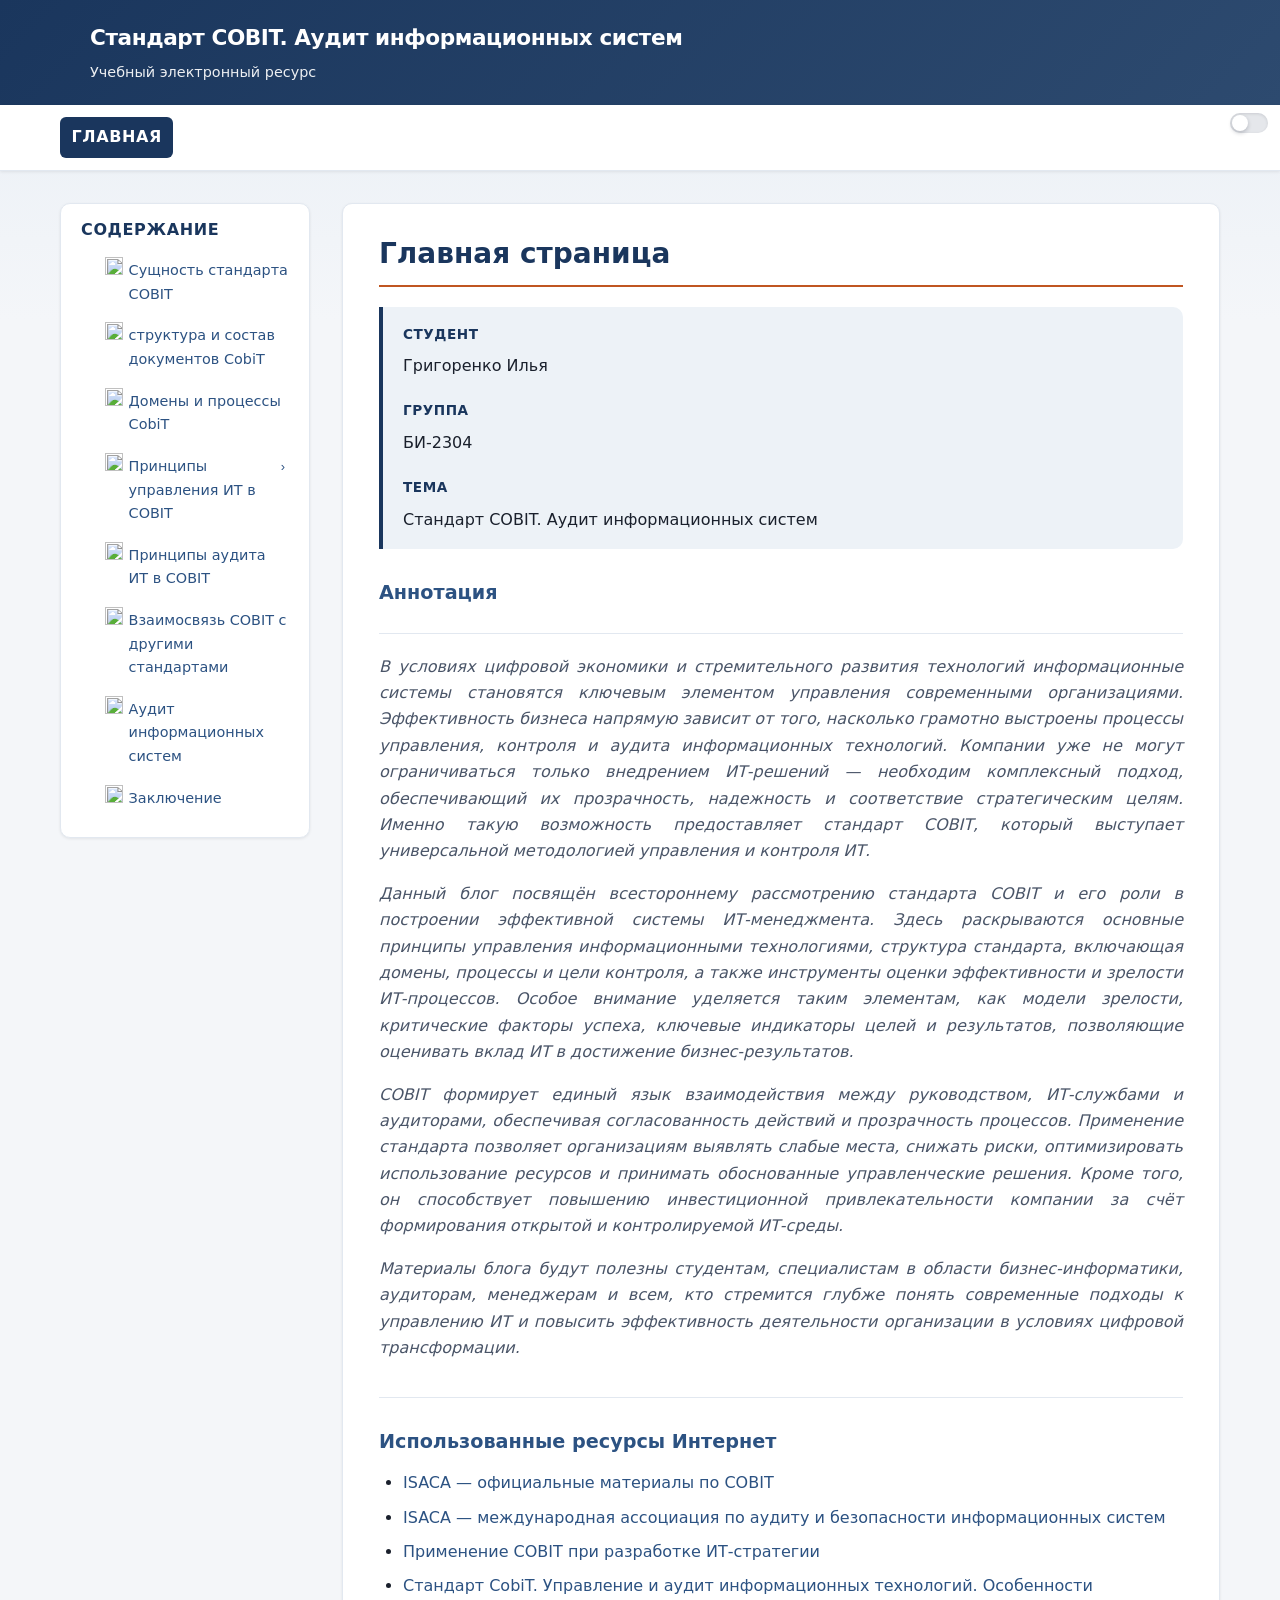
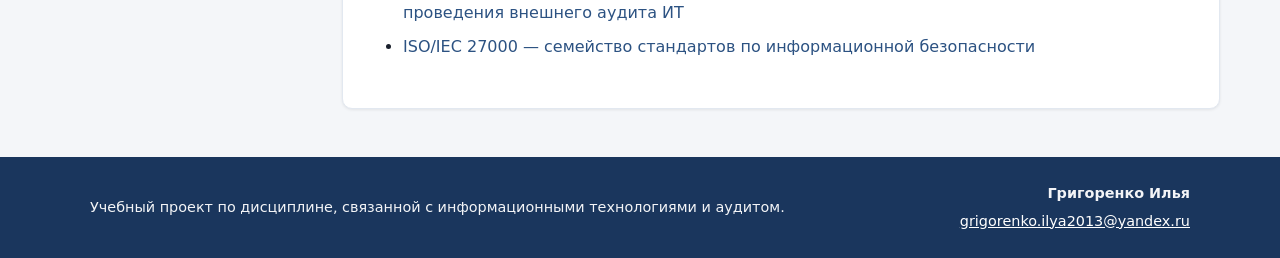
==== index.html @ ab89bf5d "Add files via upload" ====
<!DOCTYPE html>
<html lang="ru">
<head>
  <meta charset="utf-8">
  <meta name="viewport" content="width=device-width, initial-scale=1">
  <title>Стандарт COBIT. Аудит информационных систем</title>
  <meta name="description" content="Учебный сайт: стандарт COBIT, аудит информационных систем.">
  <link rel="stylesheet" href="style.css">
</head>
<body>
  <header class="site-header">
    <div class="site-header__inner">
      <h1 class="site-title">Стандарт COBIT. Аудит информационных систем</h1>
      <p class="site-subtitle">Учебный электронный ресурс</p>
    </div>
  </header>

  <nav class="nav-main" aria-label="Основная навигация">
    <ul class="nav-main__list nav-main__list--single">
      <li class="nav-home"><a href="index.html" aria-current="page">Главная</a></li>
    </ul>
    <div class="theme-toggle-wrap">
      <button class="theme-toggle" type="button" role="switch" data-theme-toggle aria-checked="false" aria-label="Переключить тему">
        <span class="visually-hidden">Переключение темы</span>
      </button>
    </div>
  </nav>

  <main class="main-content">
    <aside class="sidebar" aria-label="Содержание">
      <nav class="toc" aria-label="Содержание разделов">
        <h2>Содержание</h2>
        <ol>
          <li><img src="images/1.png" alt=""> <a href="page1.html">Сущность стандарта COBIT</a></li>
          <li><img src="images/2.png" alt=""> <a href="page2.html">структура и состав документов CobiT</a></li>
          <li><img src="images/3.png" alt=""> <a href="page3.html">Домены и процессы CobiT</a></li>
          <li class="toc-parent">
            <img src="images/4.png" alt="">
            <a href="page4.html">Принципы управления ИТ в COBIT</a>
            <button class="toc-toggle" aria-label="Развернуть подменю">›</button>
            <ol class="toc-submenu">
              <li><img src="images/5.png" alt=""> <a href="page5.html">Модели зрелости</a></li>
              <li><img src="images/6.png" alt=""> <a href="page6.html">Критические факторы успеха и ключевые показатели</a></li>
            </ol>
          </li>
          <li><img src="images/7.png" alt=""> <a href="page7.html">Принципы аудита ИТ в COBIT</a></li>
          <li><img src="images/8.png" alt=""> <a href="page8.html">Взаимосвязь COBIT с другими стандартами</a></li>
          <li><img src="images/9.png" alt=""> <a href="page9.html">Аудит информационных систем</a></li>
          <li><img src="images/10.png" alt=""> <a href="page10.html">Заключение</a></li>
        </ol>
      </nav>
    </aside>
    <article class="article-block">
      <h1>Главная страница</h1>
      <div class="meta-card">
        <dl>
          <dt>Студент</dt>
          <dd>Григоренко Илья</dd>
          <dt>Группа</dt>
          <dd>БИ-2304</dd>
          <dt>Тема</dt>
          <dd>Стандарт COBIT. Аудит информационных систем</dd>
        </dl>
      </div>
      <h2>Аннотация</h2>
      <div class="abstract">
        <p>В условиях цифровой экономики и стремительного развития технологий информационные системы становятся ключевым элементом управления современными организациями. Эффективность бизнеса напрямую зависит от того, насколько грамотно выстроены процессы управления, контроля и аудита информационных технологий. Компании уже не могут ограничиваться только внедрением ИТ-решений — необходим комплексный подход, обеспечивающий их прозрачность, надежность и соответствие стратегическим целям. Именно такую возможность предоставляет стандарт COBIT, который выступает универсальной методологией управления и контроля ИТ.</p>
        <p>Данный блог посвящён всестороннему рассмотрению стандарта COBIT и его роли в построении эффективной системы ИТ-менеджмента. Здесь раскрываются основные принципы управления информационными технологиями, структура стандарта, включающая домены, процессы и цели контроля, а также инструменты оценки эффективности и зрелости ИТ-процессов. Особое внимание уделяется таким элементам, как модели зрелости, критические факторы успеха, ключевые индикаторы целей и результатов, позволяющие оценивать вклад ИТ в достижение бизнес-результатов.</p>
        <p>COBIT формирует единый язык взаимодействия между руководством, ИТ-службами и аудиторами, обеспечивая согласованность действий и прозрачность процессов. Применение стандарта позволяет организациям выявлять слабые места, снижать риски, оптимизировать использование ресурсов и принимать обоснованные управленческие решения. Кроме того, он способствует повышению инвестиционной привлекательности компании за счёт формирования открытой и контролируемой ИТ-среды.</p>
        <p>Материалы блога будут полезны студентам, специалистам в области бизнес-информатики, аудиторам, менеджерам и всем, кто стремится глубже понять современные подходы к управлению ИТ и повысить эффективность деятельности организации в условиях цифровой трансформации.</p>
      </div>
      <h2>Использованные ресурсы Интернет</h2>
      <div class="resources">
        <ul>
          <li><a href="https://www.isaca.org/resources/cobit" rel="noopener noreferrer">ISACA — официальные материалы по COBIT</a></li>
          <li><a href="https://www.isaca.org/" rel="noopener noreferrer">ISACA — международная ассоциация по аудиту и безопасности информационных систем</a></li>
          <li><a href="https://habr.com/ru/articles/501222/" rel="noopener noreferrer">Применение COBIT при разработке ИТ-стратегии</a></li>
          <li><a href="https://www.jetinfo.ru/standart-cobit-upravlenie-i-audit-informaczionnyh-tehnologij-osobennosti-provedeniya-vneshnego-audita-it/" rel="noopener noreferrer">Стандарт CobiT. Управление и аудит информационных технологий. Особенности проведения внешнего аудита ИТ</a></li>
          <li><a href="https://www.iso.org/standard/isoiec-27000-family" rel="noopener noreferrer">ISO/IEC 27000 — семейство стандартов по информационной безопасности</a></li>
        </ul>
      </div>
    </article>
  </main>
  <footer class="site-footer">
    <div class="site-footer__inner">
      <p>Учебный проект по дисциплине, связанной с информационными технологиями и аудитом.</p>
      <div class="author-badge">
        <strong>Григоренко Илья</strong>
        <a href="mailto:grigorenko.ilya2013@yandex.ru">grigorenko.ilya2013@yandex.ru</a>
      </div>
    </div>
  </footer>
  <script src="script.js"></script>
</body>
</html>
---- style.css ----
/* Учебный сайт: COBIT — общие стили */

*,
*::before,
*::after {
  box-sizing: border-box;
}

:root {
  --color-bg: #f4f6f9;
  --color-surface: #ffffff;
  --color-primary: #1a365d;
  --color-primary-light: #2c5282;
  --color-accent: #c05621;
  --color-accent-hover: #9c4221;
  --color-text: #1a202c;
  --color-text-muted: #4a5568;
  --color-border: #e2e8f0;
  --font-sans: "Segoe UI", system-ui, -apple-system, sans-serif;
  --shadow: 0 1px 3px rgba(0, 0, 0, 0.08);
  --shadow-lg: 0 10px 40px rgba(26, 54, 93, 0.12);
  --radius: 10px;
  --max-width: 900px;
}

body[data-theme="dark"] {
  --color-bg: #0f172a;
  --color-surface: #111827;
  --color-primary: #1d4ed8;
  --color-primary-light: #93c5fd;
  --color-accent: #f59e0b;
  --color-accent-hover: #fbbf24;
  --color-text: #e5e7eb;
  --color-text-muted: #cbd5e1;
  --color-border: #334155;
  --shadow: 0 1px 3px rgba(0, 0, 0, 0.35);
  --shadow-lg: 0 10px 40px rgba(0, 0, 0, 0.5);
}

html {
  font-size: 100%;
  scroll-behavior: smooth;
}

body {
  margin: 0;
  min-height: 100vh;
  font-family: var(--font-sans);
  font-size: 1rem;
  line-height: 1.65;
  font-variant-numeric: lining-nums;
  font-feature-settings: "lnum" 1;
  color: var(--color-text);
  background: var(--color-bg);
  background-image: linear-gradient(180deg, #e8eef5 0%, var(--color-bg) 320px);
}

a {
  color: var(--color-primary-light);
  text-decoration: none;
  transition: color 0.2s ease;
}

a:hover,
a:focus-visible {
  color: var(--color-accent);
  text-decoration: underline;
}

a:focus-visible {
  outline: 2px solid var(--color-accent);
  outline-offset: 2px;
}

.site-header {
  background: linear-gradient(135deg, var(--color-primary) 0%, #2d4a6f 100%);
  color: #fff;
  padding: 1.25rem 1.5rem;
  box-shadow: var(--shadow-lg);
}

.site-header__inner {
  max-width: 1100px;
  margin: 0 auto;
}

.site-title {
  margin: 0 0 0.35rem;
  font-size: 1.35rem;
  font-weight: 700;
  letter-spacing: -0.02em;
}

.site-subtitle {
  margin: 0;
  font-size: 0.9rem;
  opacity: 0.92;
  font-weight: 400;
}

.nav-main {
  background: var(--color-surface);
  border-bottom: 1px solid var(--color-border);
  padding: 0.75rem 1rem;
  position: sticky;
  top: 0;
  z-index: 100;
  box-shadow: var(--shadow);
}

.theme-toggle-wrap {
  position: absolute;
  top: 0.5rem;
  right: 0.75rem;
  margin: 0;
  z-index: 101;
}

.theme-toggle {
  position: relative;
  width: 38px;
  height: 20px;
  border: none;
  background: #e5e7eb;
  border-radius: 999px;
  box-shadow: inset 0 1px 3px rgba(15, 23, 42, 0.12);
  padding: 0;
  cursor: pointer;
  transition: background-color 0.25s ease, box-shadow 0.25s ease;
}

.theme-toggle::after {
  content: "";
  position: absolute;
  top: 2px;
  left: 2px;
  width: 16px;
  height: 16px;
  border-radius: 50%;
  background: #ffffff;
  box-shadow: 0 2px 4px rgba(15, 23, 42, 0.22);
  transition: transform 0.25s ease;
}

.theme-toggle[aria-checked="true"] {
  background: #3b5bdb;
  box-shadow: inset 0 1px 4px rgba(30, 64, 175, 0.35);
}

.theme-toggle:hover,
.theme-toggle:focus-visible {
  box-shadow: inset 0 2px 4px rgba(15, 23, 42, 0.18), 0 0 0 2px rgba(59, 91, 219, 0.18);
}

.theme-toggle[aria-checked="true"]::after {
  transform: translateX(18px);
}

.theme-toggle:focus-visible {
  outline: none;
}

.visually-hidden {
  position: absolute;
  width: 1px;
  height: 1px;
  padding: 0;
  margin: -1px;
  overflow: hidden;
  clip: rect(0, 0, 0, 0);
  white-space: nowrap;
  border: 0;
}

.nav-main__list {
  max-width: 1100px;
  margin: 0 auto;
  padding: 0;
  list-style: none;
  display: flex;
  flex-wrap: wrap;
  gap: 0.35rem 0.75rem;
  align-items: center;
  justify-content: center;
  position: relative;
}

.nav-main__list--single {
  min-height: calc(1em * 1.65 + 0.8rem + 2px);
}

.nav-main__list li {
  margin: 0;
}

.nav-main__list .nav-home {
  position: absolute;
  left: calc((100% - 1200px) / 2 + 1.25rem);
}

.nav-main__list .nav-home a {
  font-size: 1rem;
  font-weight: 700;
  text-transform: uppercase;
  letter-spacing: 0.04em;
}

.nav-main__list a {
  display: inline-block;
  padding: 0.4rem 0.65rem;
  border-radius: 6px;
  font-size: 1rem;
  color: var(--color-primary);
  text-decoration: none;
  border: 1px solid transparent;
}

.nav-main__list > li > a[data-dropdown] {
  position: relative;
  padding-right: 1.5rem;
}

.nav-main__list > li > a[data-dropdown]::after {
  content: "›";
  position: absolute;
  right: 0.3rem;
  font-size: 0.9rem;
  font-weight: 400;
  line-height: 1;
  display: inline-block;
  transform: rotate(90deg);
}



.nav-main__submenu {
  display: none;
  position: absolute;
  top: 100%;
  left: 0;
  background: var(--color-surface);
  border: 1px solid var(--color-border);
  border-top: none;
  border-radius: 0 0 6px 6px;
  padding: 0.5rem 0;
  min-width: 220px;
  list-style: none;
  margin: 0;
  box-shadow: 0 4px 6px rgba(0, 0, 0, 0.1);
  z-index: 110;
}

.nav-main__list > li {
  position: relative;
}

.nav-main__list > li:hover .nav-main__submenu {
  display: block;
}

.nav-main__submenu li {
  margin: 0;
}

.nav-main__submenu a {
  display: block;
  padding: 0.4rem 1rem;
  font-size: 0.8rem;
  color: var(--color-primary);
}

.nav-main__list a:hover,
.nav-main__list a:focus-visible {
  background: #edf2f7;
  text-decoration: none;
}

.nav-main__list a[aria-current="page"] {
  background: var(--color-primary);
  color: #fff;
  font-weight: 600;
}

.nav-main__list a[aria-current="page"]:hover {
  background: var(--color-primary-light);
  color: #fff;
}

.main-content {
  max-width: 1200px;
  margin: 0 auto;
  padding: 2rem 1.25rem 3rem;
  display: grid;
  grid-template-columns: 250px 1fr;
  gap: 2rem;
  align-items: start;
}

.article-block {
  background: var(--color-surface);
  border-radius: var(--radius);
  padding: 2rem 2.25rem;
  box-shadow: var(--shadow);
  border: 1px solid var(--color-border);
}

.article-block h1 {
  margin: 0 0 1.25rem;
  font-size: 1.75rem;
  color: var(--color-primary);
  line-height: 1.3;
  border-bottom: 2px solid var(--color-accent);
  padding-bottom: 0.75rem;
}

body[data-theme="dark"] .article-block h1 {
  color: var(--color-primary-light);
}

body[data-theme="dark"] .toc h2,
body[data-theme="dark"] .nav-main__list .nav-home a {
  color: var(--color-primary-light);
}

.article-block h2 {
  margin: 1.75rem 0 0.75rem;
  font-size: 1.2rem;
  color: var(--color-primary-light);
}

.article-block h3 {
  margin: 1.25rem 0 0.5rem;
  font-size: 1.05rem;
  color: var(--color-text);
}

.article-block p {
  margin: 0 0 1rem;
  text-align: justify;
  hyphens: auto;
}

.article-block ul,
.article-block ol {
  margin: 0 0 1rem;
  padding-left: 1.5rem;
  list-style: none;
}

.article-block li {
  margin-bottom: 0.5rem;
}

.article-block figure {
  margin: 1.25rem 0;
  text-align: center;
}

.article-block figure img {
  display: block;
  max-width: 100%;
  height: auto;
  margin: 0 auto;
  border-radius: var(--radius);
  border: 1px solid var(--color-border);
}

.article-block figcaption {
  margin-top: 0.65rem;
  font-size: 0.95rem;
  color: var(--color-text-muted);
  font-style: italic;
  text-align: center;
}

.article-block ol.book-list {
  padding-left: 1.5rem;
}

.article-block ol.book-list > li {
  margin-bottom: 1rem;
  text-align: justify;
}

.meta-card {
  background: #edf2f7;
  border-left: 4px solid var(--color-primary);
  padding: 1rem 1.25rem;
  margin-bottom: 1.75rem;
  border-radius: 0 var(--radius) var(--radius) 0;
}

body[data-theme="dark"] .meta-card {
  background: #0f172a;
  border-left-color: var(--color-primary-light);
  border: 1px solid var(--color-border);
}

.meta-card dl {
  margin: 0;
  display: grid;
  gap: 0.5rem;
}

.meta-card dt {
  font-weight: 700;
  color: var(--color-primary);
  font-size: 0.85rem;
  text-transform: uppercase;
  letter-spacing: 0.04em;
}

body[data-theme="dark"] .meta-card dt {
  color: var(--color-primary-light);
}

.meta-card dd {
  margin: 0 0 0.75rem;
}

body[data-theme="dark"] .meta-card dd {
  color: var(--color-text);
}

.meta-card dd:last-child {
  margin-bottom: 0;
}

.abstract {
  font-style: italic;
  color: var(--color-text-muted);
  border-top: 1px solid var(--color-border);
  border-bottom: 1px solid var(--color-border);
  padding: 1.25rem 0;
  margin: 1.5rem 0;
}

.sidebar {
  position: sticky;
  top: 100px;
}

.sidebar .home-link {
  display: inline-block;
  margin: 0 0 0.75rem;
  font-weight: 700;
  color: var(--color-primary);
  font-size: 1rem;
  text-transform: uppercase;
  letter-spacing: 0.04em;
  text-decoration: none;
}

.sidebar .home-link:hover,
.sidebar .home-link:focus {
  color: var(--color-accent);
  text-decoration: underline;
}

.toc {
  position: relative;
  background: var(--color-surface);
  border-radius: var(--radius);
  padding: 0.8rem 1.25rem;
  box-shadow: var(--shadow);
  border: 1px solid var(--color-border);
}

.sidebar .home-link {
  position: absolute;
  top: -2rem;
  left: 1.25rem;
  background: var(--color-surface);
  border: 1px solid var(--color-border);
  border-radius: 0.35rem;
  padding: 0.1rem 0.45rem;
  z-index: 2;
  display: inline-block;
  margin: 0 0 0.45rem;
  font-weight: 700;
  color: var(--color-primary);
  font-size: 1rem;
  text-transform: uppercase;
  letter-spacing: 0.04em;
  text-decoration: none;
}

.toc h2 {
  margin: 0 0 0.75rem;
  font-size: 1rem;
  color: var(--color-primary);
  text-transform: uppercase;
  font-weight: 700;
  letter-spacing: 0.04em;
}

.toc ol {
  margin: 0;
  padding-left: 1.5rem;
  list-style: none;
}

.toc li {
  margin-bottom: 0.6rem;
  font-size: 0.9rem;
  display: flex;
  align-items: baseline;
  gap: 0.35rem;
}

.toc img {
  width: 18px;
  height: 18px;
  flex-shrink: 0;
  object-fit: contain;
}

.toc-parent {
  display: flex;
  align-items: baseline;
  gap: 0.35rem;
  position: relative;
}

.toc-toggle {
  background: none;
  border: none;
  padding: 0 0.25rem;
  cursor: pointer;
  color: var(--color-primary-light);
  font-size: 0.8rem;
  opacity: 1;
  transition: transform 0.2s ease;
  flex-shrink: 0;
  margin-left: auto;
}

.toc-parent:hover .toc-toggle {
  opacity: 1;
  transform: rotate(90deg);
}

.toc-submenu {
  display: none;
  list-style: none;
  padding-left: 0;
  margin: 0;
  position: absolute;
  top: 100%;
  left: 0;
  background: var(--color-surface);
  border: 1px solid var(--color-border);
  border-radius: var(--radius);
  min-width: 250px;
  box-shadow: 0 4px 6px rgba(0, 0, 0, 0.1);
  z-index: 100;
  padding: 0.5rem 0;
}

.toc-parent:hover .toc-submenu {
  display: block;
}

.toc-submenu li {
  margin-bottom: 0;
  padding: 0.25rem 1rem;
}

.toc-submenu li a {
  display: block;
}

.toc a {
  color: var(--color-primary-light);
  text-decoration: none;
  display: block;
  padding: 0.25rem 0;
}

.toc a:hover {
  color: var(--color-accent);
  text-decoration: underline;
}

.resources ul {
  list-style: disc;
}

.site-footer {
  margin-top: auto;
  padding: 1.5rem 1.25rem;
  background: var(--color-primary);
  color: rgba(255, 255, 255, 0.95);
  font-size: 0.9rem;
}

.site-footer__inner {
  max-width: 1100px;
  margin: 0 auto;
  display: flex;
  flex-wrap: wrap;
  justify-content: space-between;
  align-items: center;
  gap: 1rem;
}

.site-footer a {
  color: #fff;
  text-decoration: underline;
}

.site-footer a:hover {
  color: #fed7aa;
}

.author-badge {
  text-align: right;
}

.author-badge strong {
  display: block;
  margin-bottom: 0.25rem;
}

.page-footer-note {
  margin-top: 2rem;
  padding-top: 1rem;
  border-top: 1px solid var(--color-border);
  font-size: 0.9rem;
  color: var(--color-text-muted);
}

.back-link {
  display: inline-block;
  margin-top: 1.5rem;
  font-weight: 600;
  color: var(--color-accent);
}

.back-link:hover {
  color: var(--color-accent-hover);
}

@media (max-width: 1024px) {
  .main-content {
    grid-template-columns: 220px 1fr;
    gap: 1.5rem;
  }
}

@media (max-width: 768px) {
  .main-content {
    grid-template-columns: 1fr;
    gap: 1.5rem;
  }

  .sidebar {
    position: static;
    order: -1;
  }
}

@media (max-width: 640px) {
  .article-block {
    padding: 1.5rem 1.15rem;
  }

  .article-block h1 {
    font-size: 1.4rem;
  }

  .nav-main__list {
    justify-content: flex-start;
  }
}
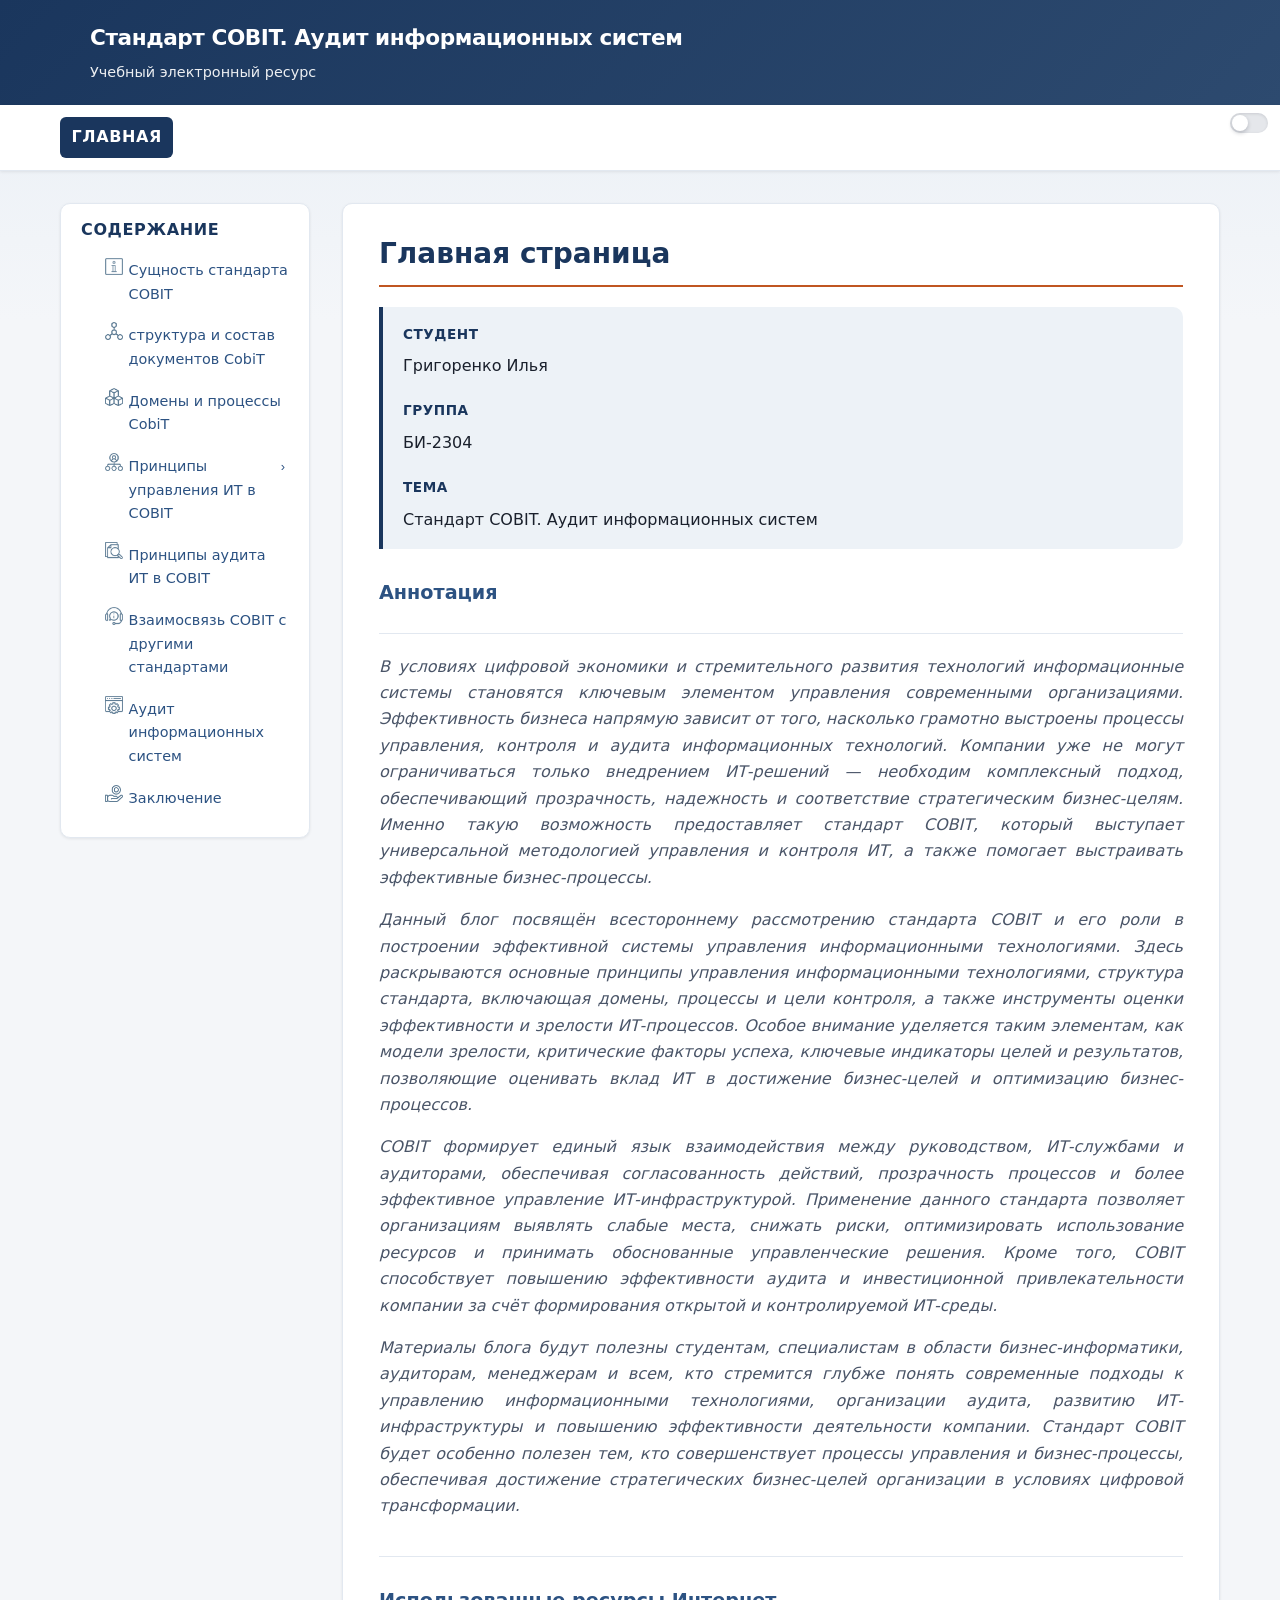
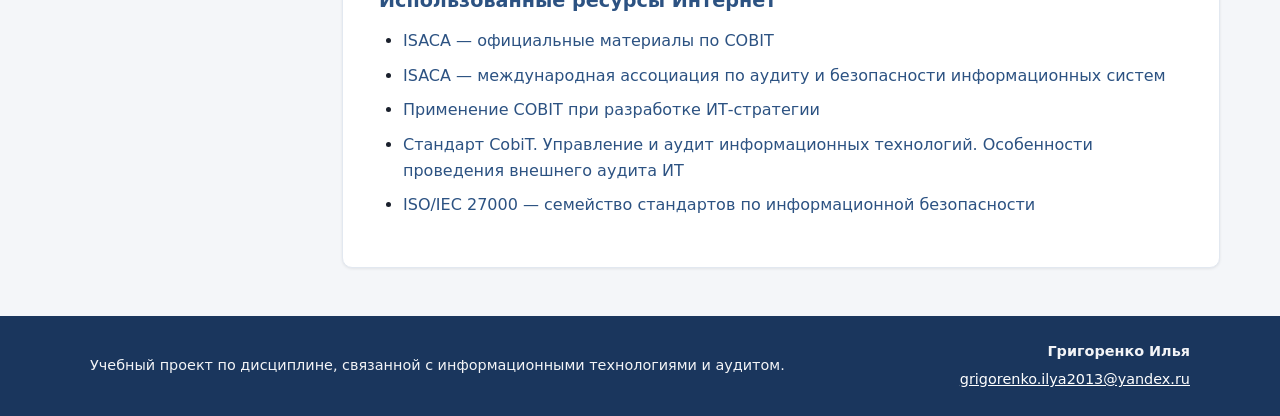
==== commit fb2156b8: "Update index.html" ====
--- a/index.html
+++ b/index.html
@@ -64,10 +64,13 @@
       </div>
       <h2>Аннотация</h2>
       <div class="abstract">
-        <p>В условиях цифровой экономики и стремительного развития технологий информационные системы становятся ключевым элементом управления современными организациями. Эффективность бизнеса напрямую зависит от того, насколько грамотно выстроены процессы управления, контроля и аудита информационных технологий. Компании уже не могут ограничиваться только внедрением ИТ-решений — необходим комплексный подход, обеспечивающий их прозрачность, надежность и соответствие стратегическим целям. Именно такую возможность предоставляет стандарт COBIT, который выступает универсальной методологией управления и контроля ИТ.</p>
-        <p>Данный блог посвящён всестороннему рассмотрению стандарта COBIT и его роли в построении эффективной системы ИТ-менеджмента. Здесь раскрываются основные принципы управления информационными технологиями, структура стандарта, включающая домены, процессы и цели контроля, а также инструменты оценки эффективности и зрелости ИТ-процессов. Особое внимание уделяется таким элементам, как модели зрелости, критические факторы успеха, ключевые индикаторы целей и результатов, позволяющие оценивать вклад ИТ в достижение бизнес-результатов.</p>
-        <p>COBIT формирует единый язык взаимодействия между руководством, ИТ-службами и аудиторами, обеспечивая согласованность действий и прозрачность процессов. Применение стандарта позволяет организациям выявлять слабые места, снижать риски, оптимизировать использование ресурсов и принимать обоснованные управленческие решения. Кроме того, он способствует повышению инвестиционной привлекательности компании за счёт формирования открытой и контролируемой ИТ-среды.</p>
-        <p>Материалы блога будут полезны студентам, специалистам в области бизнес-информатики, аудиторам, менеджерам и всем, кто стремится глубже понять современные подходы к управлению ИТ и повысить эффективность деятельности организации в условиях цифровой трансформации.</p>
+        <p>В условиях цифровой экономики и стремительного развития технологий информационные системы становятся ключевым элементом управления современными организациями. Эффективность бизнеса напрямую зависит от того, насколько грамотно выстроены процессы управления, контроля и аудита информационных технологий. Компании уже не могут ограничиваться только внедрением ИТ-решений — необходим комплексный подход, обеспечивающий прозрачность, надежность и соответствие стратегическим бизнес-целям. Именно такую возможность предоставляет стандарт COBIT, который выступает универсальной методологией управления и контроля ИТ, а также помогает выстраивать эффективные бизнес-процессы.</p>
+
+        <p>Данный блог посвящён всестороннему рассмотрению стандарта COBIT и его роли в построении эффективной системы управления информационными технологиями. Здесь раскрываются основные принципы управления информационными технологиями, структура стандарта, включающая домены, процессы и цели контроля, а также инструменты оценки эффективности и зрелости ИТ-процессов. Особое внимание уделяется таким элементам, как модели зрелости, критические факторы успеха, ключевые индикаторы целей и результатов, позволяющие оценивать вклад ИТ в достижение бизнес-целей и оптимизацию бизнес-процессов.</p>
+
+        <p>COBIT формирует единый язык взаимодействия между руководством, ИТ-службами и аудиторами, обеспечивая согласованность действий, прозрачность процессов и более эффективное управление ИТ-инфраструктурой. Применение данного стандарта позволяет организациям выявлять слабые места, снижать риски, оптимизировать использование ресурсов и принимать обоснованные управленческие решения. Кроме того, COBIT способствует повышению эффективности аудита и инвестиционной привлекательности компании за счёт формирования открытой и контролируемой ИТ-среды.</p>
+
+        <p>Материалы блога будут полезны студентам, специалистам в области бизнес-информатики, аудиторам, менеджерам и всем, кто стремится глубже понять современные подходы к управлению информационными технологиями, организации аудита, развитию ИТ-инфраструктуры и повышению эффективности деятельности компании. Стандарт COBIT будет особенно полезен тем, кто совершенствует процессы управления и бизнес-процессы, обеспечивая достижение стратегических бизнес-целей организации в условиях цифровой трансформации.</p>
       </div>
       <h2>Использованные ресурсы Интернет</h2>
       <div class="resources">
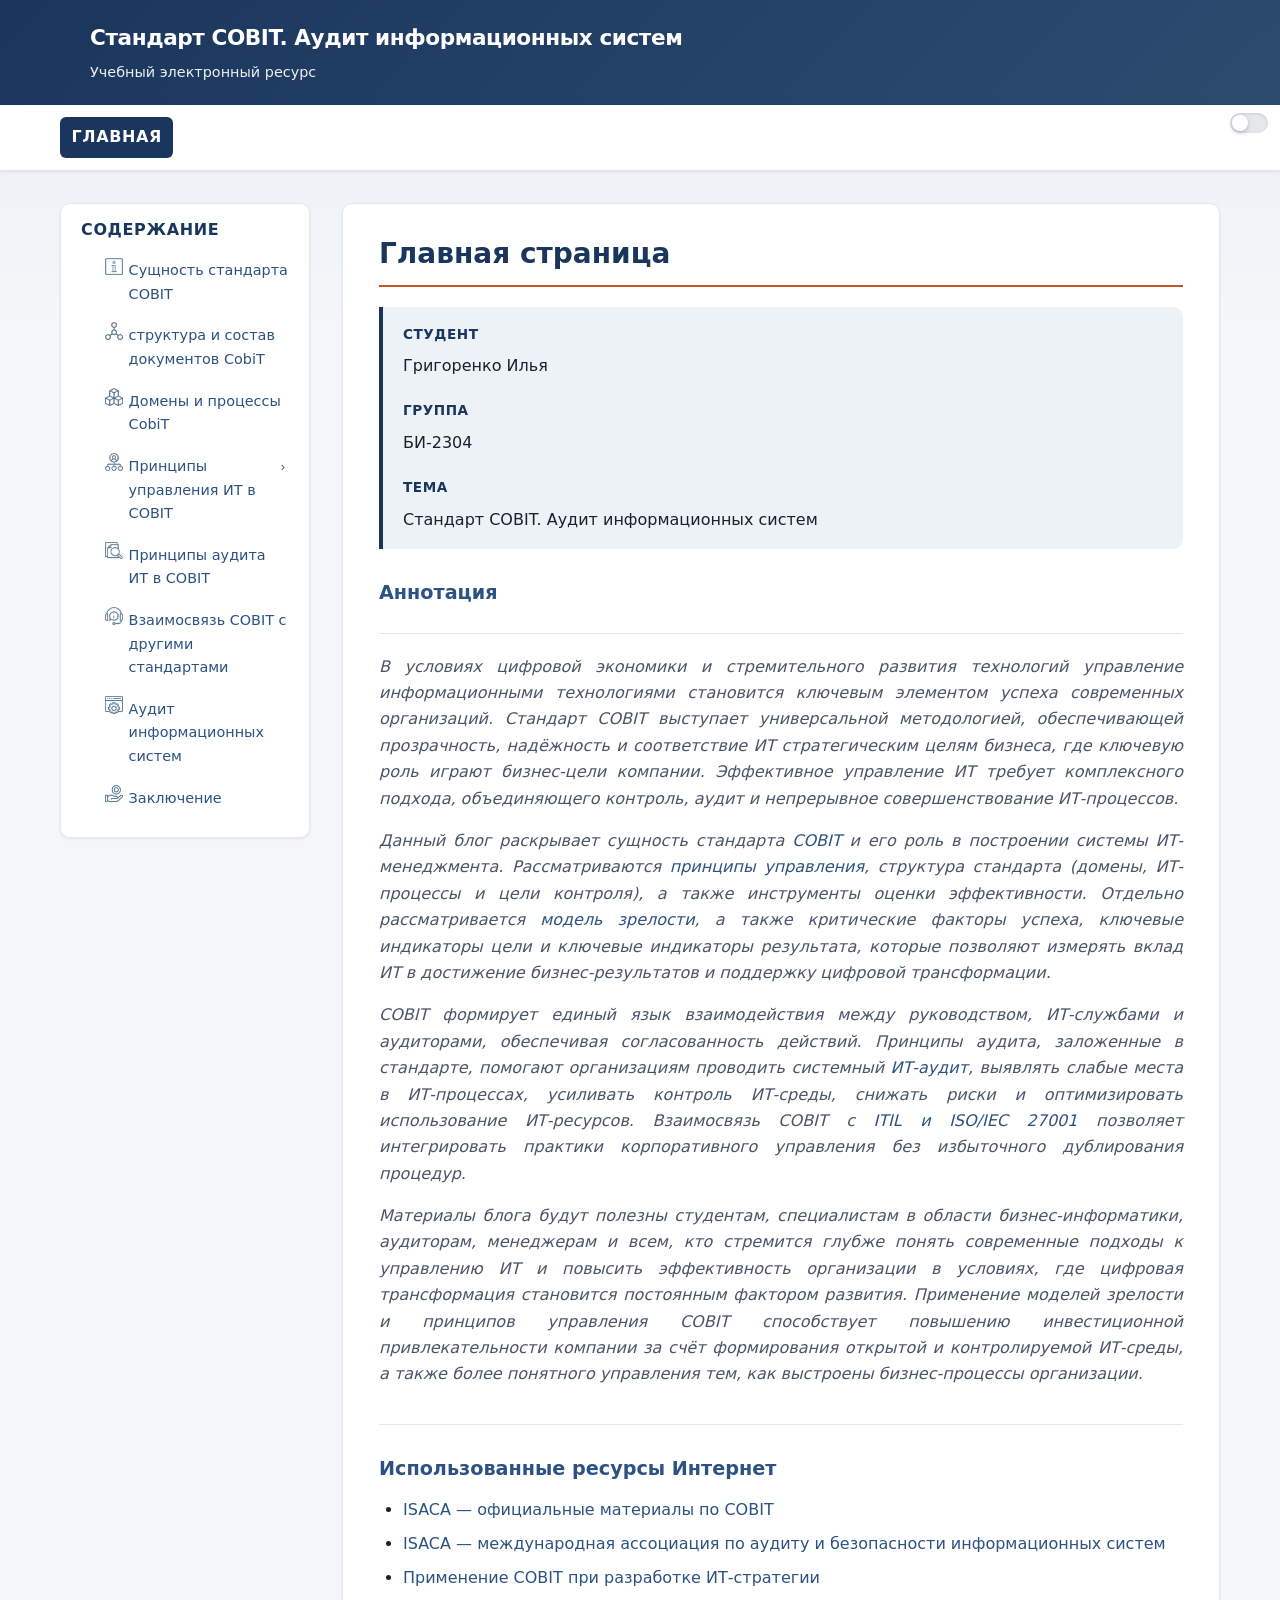
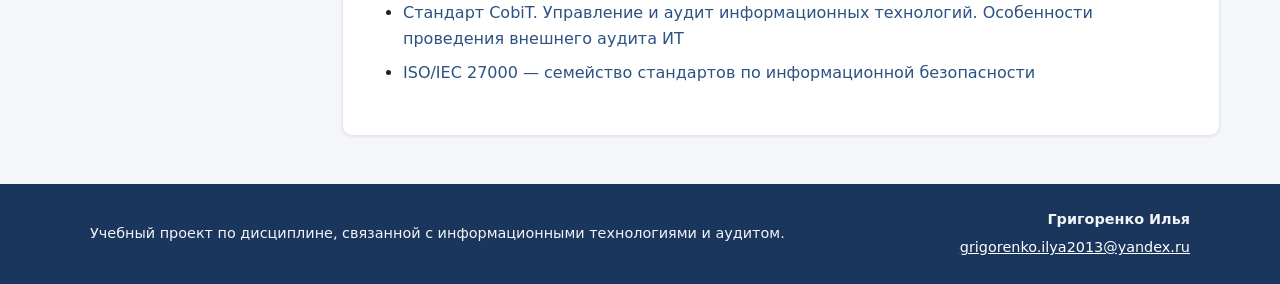
==== commit 9045cccc: "Add files via upload" ====
--- a/index.html
+++ b/index.html
@@ -64,13 +64,10 @@
       </div>
       <h2>Аннотация</h2>
       <div class="abstract">
-        <p>В условиях цифровой экономики и стремительного развития технологий информационные системы становятся ключевым элементом управления современными организациями. Эффективность бизнеса напрямую зависит от того, насколько грамотно выстроены процессы управления, контроля и аудита информационных технологий. Компании уже не могут ограничиваться только внедрением ИТ-решений — необходим комплексный подход, обеспечивающий прозрачность, надежность и соответствие стратегическим бизнес-целям. Именно такую возможность предоставляет стандарт COBIT, который выступает универсальной методологией управления и контроля ИТ, а также помогает выстраивать эффективные бизнес-процессы.</p>
-
-        <p>Данный блог посвящён всестороннему рассмотрению стандарта COBIT и его роли в построении эффективной системы управления информационными технологиями. Здесь раскрываются основные принципы управления информационными технологиями, структура стандарта, включающая домены, процессы и цели контроля, а также инструменты оценки эффективности и зрелости ИТ-процессов. Особое внимание уделяется таким элементам, как модели зрелости, критические факторы успеха, ключевые индикаторы целей и результатов, позволяющие оценивать вклад ИТ в достижение бизнес-целей и оптимизацию бизнес-процессов.</p>
-
-        <p>COBIT формирует единый язык взаимодействия между руководством, ИТ-службами и аудиторами, обеспечивая согласованность действий, прозрачность процессов и более эффективное управление ИТ-инфраструктурой. Применение данного стандарта позволяет организациям выявлять слабые места, снижать риски, оптимизировать использование ресурсов и принимать обоснованные управленческие решения. Кроме того, COBIT способствует повышению эффективности аудита и инвестиционной привлекательности компании за счёт формирования открытой и контролируемой ИТ-среды.</p>
-
-        <p>Материалы блога будут полезны студентам, специалистам в области бизнес-информатики, аудиторам, менеджерам и всем, кто стремится глубже понять современные подходы к управлению информационными технологиями, организации аудита, развитию ИТ-инфраструктуры и повышению эффективности деятельности компании. Стандарт COBIT будет особенно полезен тем, кто совершенствует процессы управления и бизнес-процессы, обеспечивая достижение стратегических бизнес-целей организации в условиях цифровой трансформации.</p>
+        <p>В условиях цифровой экономики и стремительного развития технологий управление информационными технологиями становится ключевым элементом успеха современных организаций. Стандарт COBIT выступает универсальной методологией, обеспечивающей прозрачность, надёжность и соответствие ИТ стратегическим целям бизнеса, где ключевую роль играют бизнес-цели компании. Эффективное управление ИТ требует комплексного подхода, объединяющего контроль, аудит и непрерывное совершенствование ИТ-процессов.</p>
+        <p>Данный блог раскрывает сущность стандарта <a href="page1.html">COBIT</a> и его роль в построении системы ИТ-менеджмента. Рассматриваются <a href="page4.html">принципы управления</a>, структура стандарта (домены, ИТ-процессы и цели контроля), а также инструменты оценки эффективности. Отдельно рассматривается <a href="page5.html">модель зрелости</a>, а также критические факторы успеха, ключевые индикаторы цели и ключевые индикаторы результата, которые позволяют измерять вклад ИТ в достижение бизнес-результатов и поддержку цифровой трансформации.</p>
+        <p>COBIT формирует единый язык взаимодействия между руководством, ИТ-службами и аудиторами, обеспечивая согласованность действий. Принципы аудита, заложенные в стандарте, помогают организациям проводить системный <a href="page9.html">ИТ-аудит</a>, выявлять слабые места в ИТ-процессах, усиливать контроль ИТ-среды, снижать риски и оптимизировать использование ИТ-ресурсов. Взаимосвязь COBIT с <a href="page8.html">ITIL и ISO/IEC 27001</a> позволяет интегрировать практики корпоративного управления без избыточного дублирования процедур.</p>
+        <p>Материалы блога будут полезны студентам, специалистам в области бизнес-информатики, аудиторам, менеджерам и всем, кто стремится глубже понять современные подходы к управлению ИТ и повысить эффективность организации в условиях, где цифровая трансформация становится постоянным фактором развития. Применение моделей зрелости и принципов управления COBIT способствует повышению инвестиционной привлекательности компании за счёт формирования открытой и контролируемой ИТ-среды, а также более понятного управления тем, как выстроены бизнес-процессы организации.</p>
       </div>
       <h2>Использованные ресурсы Интернет</h2>
       <div class="resources">
